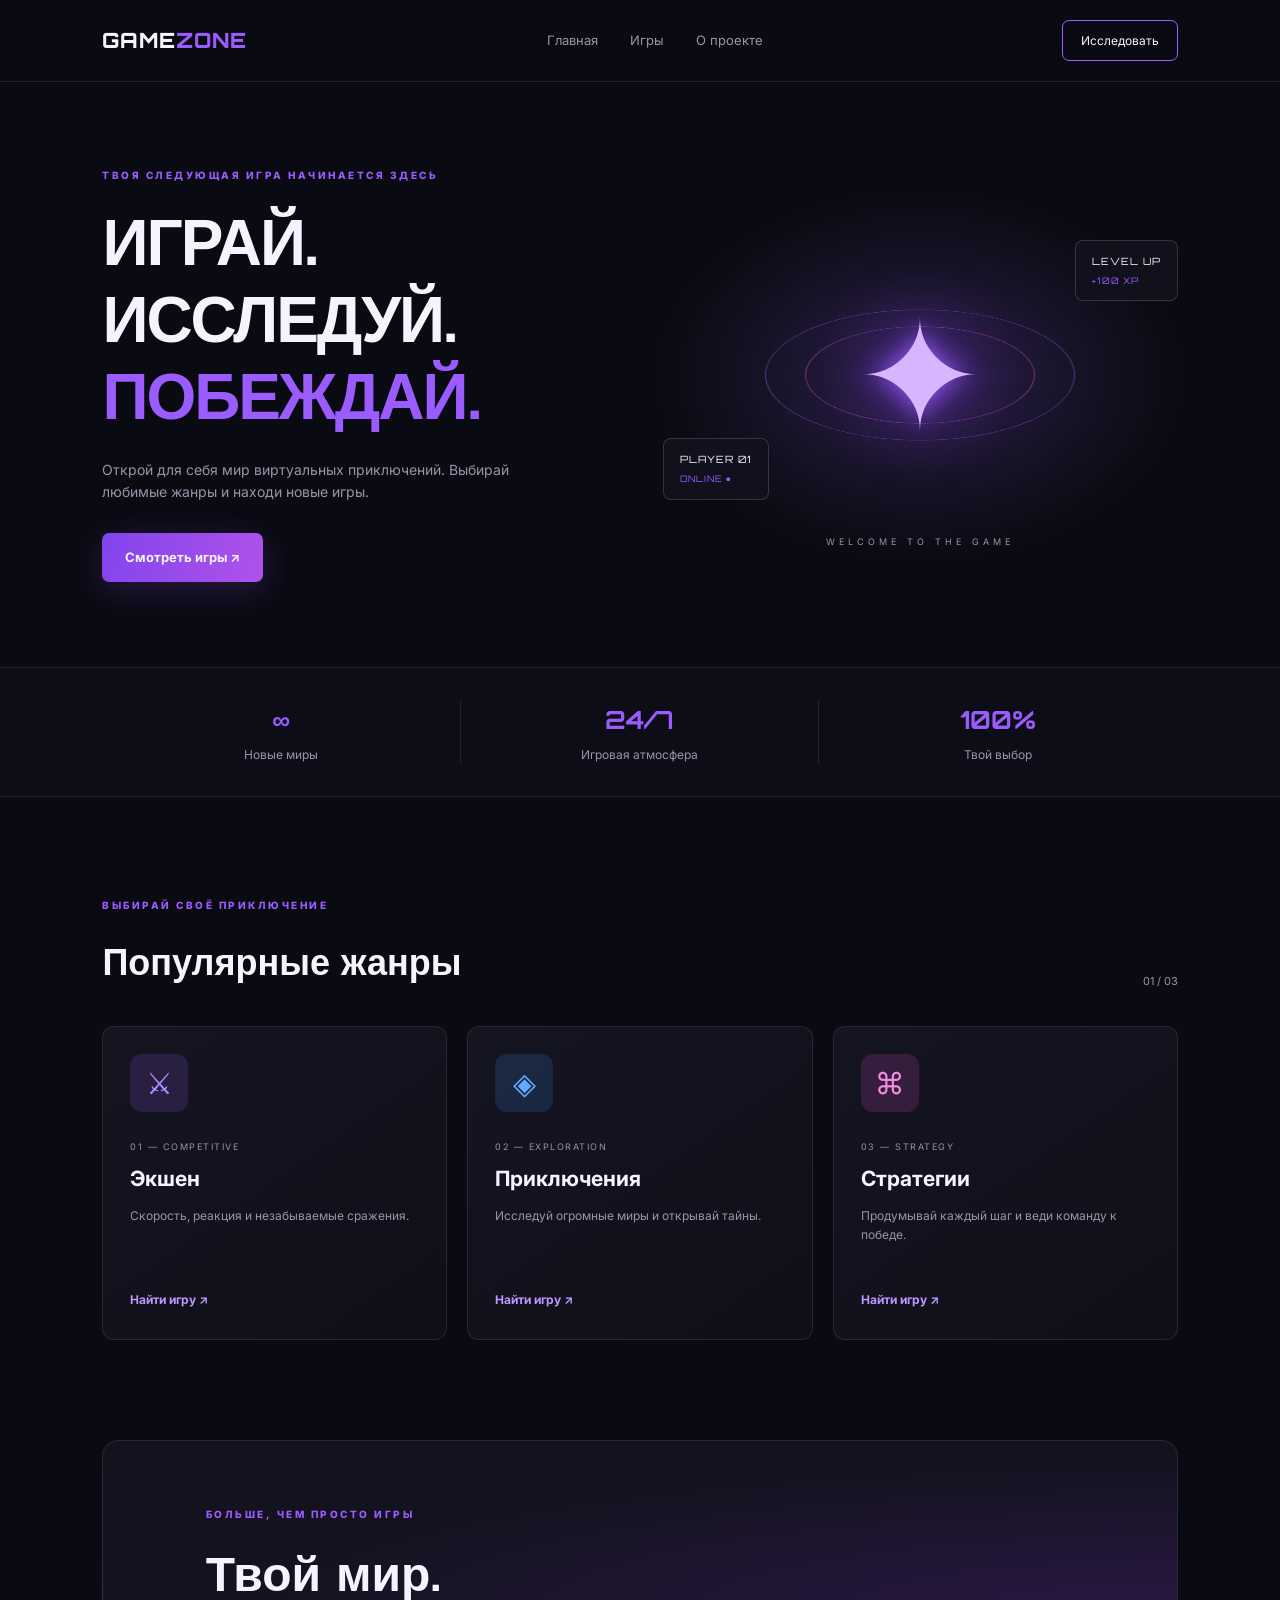
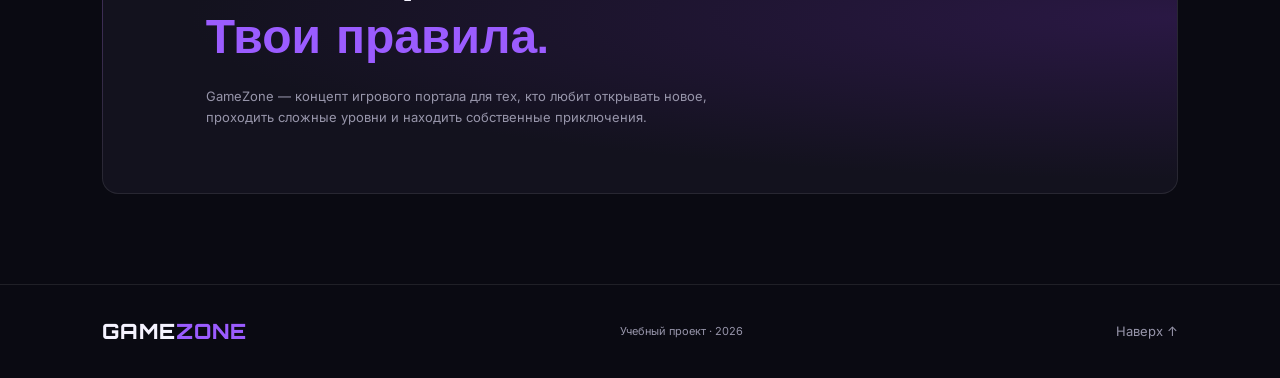
==== index.html @ 191cc1ba "Rename page to index" ====
<!DOCTYPE html>
<html lang="ru">
<head>
    <meta charset="UTF-8">
    <meta name="viewport" content="width=device-width, initial-scale=1.0">
    <title>GameZone — мир игр</title>
    <link rel="stylesheet" href="page.css">
</head>
<body>

    <header class="header">
        <a href="#" class="logo">GAME<span>ZONE</span></a>

        <nav class="navigation">
            <a href="#home">Главная</a>
            <a href="#games">Игры</a>
            <a href="#about">О проекте</a>
        </nav>

        <a href="#games" class="header-button">Исследовать</a>
    </header>

    <main>
        <section class="hero" id="home">
            <div class="hero-content">
                <p class="eyebrow">ТВОЯ СЛЕДУЮЩАЯ ИГРА НАЧИНАЕТСЯ ЗДЕСЬ</p>

                <h1>ИГРАЙ.<br>ИССЛЕДУЙ.<br><span>ПОБЕЖДАЙ.</span></h1>

                <p class="hero-description">
                    Открой для себя мир виртуальных приключений.
                    Выбирай любимые жанры и находи новые игры.
                </p>

                <a href="#games" class="main-button">Смотреть игры ↗</a>
            </div>

            <div class="hero-art">
                <div class="orbit orbit-one"></div>
                <div class="orbit orbit-two"></div>
                <div class="game-symbol">✦</div>
                <div class="floating-card card-one">LEVEL UP <span>+100 XP</span></div>
                <div class="floating-card card-two">PLAYER 01 <span>ONLINE ●</span></div>
                <div class="art-caption">WELCOME TO THE GAME</div>
            </div>
        </section>

        <section class="stats">
            <div class="stat">
                <strong>∞</strong>
                <span>Новые миры</span>
            </div>
            <div class="stat">
                <strong>24/7</strong>
                <span>Игровая атмосфера</span>
            </div>
            <div class="stat">
                <strong>100%</strong>
                <span>Твой выбор</span>
            </div>
        </section>

        <section class="games-section" id="games">
            <div class="section-heading">
                <div>
                    <p class="eyebrow">ВЫБИРАЙ СВОЁ ПРИКЛЮЧЕНИЕ</p>
                    <h2>Популярные жанры</h2>
                </div>
                <span class="section-number">01 / 03</span>
            </div>

            <div class="games-grid">
                <article class="game-card">
                    <div class="game-icon purple">⚔</div>
                    <p class="game-tag">01 — COMPETITIVE</p>
                    <h3>Экшен</h3>
                    <p>Скорость, реакция и незабываемые сражения.</p>
                    <a href="https://store.steampowered.com/" target="_blank" rel="noopener noreferrer">Найти игру ↗</a>
                </article>

                <article class="game-card">
                    <div class="game-icon blue">◈</div>
                    <p class="game-tag">02 — EXPLORATION</p>
                    <h3>Приключения</h3>
                    <p>Исследуй огромные миры и открывай тайны.</p>
                    <a href="https://store.steampowered.com/" target="_blank" rel="noopener noreferrer">Найти игру ↗</a>
                </article>

                <article class="game-card">
                    <div class="game-icon pink">⌘</div>
                    <p class="game-tag">03 — STRATEGY</p>
                    <h3>Стратегии</h3>
                    <p>Продумывай каждый шаг и веди команду к победе.</p>
                    <a href="https://store.steampowered.com/" target="_blank" rel="noopener noreferrer">Найти игру ↗</a>
                </article>
            </div>
        </section>

        <section class="about-section" id="about">
            <p class="eyebrow">БОЛЬШЕ, ЧЕМ ПРОСТО ИГРЫ</p>
            <h2>Твой мир.<br><span>Твои правила.</span></h2>
            <p>
                GameZone — концепт игрового портала для тех,
                кто любит открывать новое, проходить сложные уровни
                и находить собственные приключения.
            </p>
        </section>
    </main>

    <footer class="footer">
        <a href="#home" class="logo">GAME<span>ZONE</span></a>
        <p>Учебный проект · 2026</p>
        <a href="#home">Наверх ↑</a>
    </footer>

</body>
</html>
---- page.css ----
@import url('https://fonts.googleapis.com/css2?family=Orbitron:wght@400;500;600;700;800&family=Inter:wght@400;500;600;700;800&display=swap');

:root {
    --background: #0a0a12;
    --surface: #12121f;
    --purple: #9b5cff;
    --pink: #f05bdb;
    --text: #f5f3ff;
    --muted: #9795aa;
    --border: rgba(255, 255, 255, 0.09);
}

* {
    margin: 0;
    padding: 0;
    box-sizing: border-box;
    scroll-behavior: smooth;
}

body {
    background: var(--background);
    color: var(--text);
    font-family: 'Inter', sans-serif;
    line-height: 1.6;
}

a {
    color: inherit;
    text-decoration: none;
}

.header {
    width: 100%;
    min-height: 82px;
    padding: 20px 8%;
    display: flex;
    align-items: center;
    justify-content: space-between;
    gap: 25px;
    border-bottom: 1px solid var(--border);
}

.logo {
    font-family: 'Orbitron', sans-serif;
    font-size: 21px;
    font-weight: 800;
    letter-spacing: 1px;
}

.logo span,
.hero h1 span,
.about-section h2 span {
    color: var(--purple);
}

.navigation {
    display: flex;
    gap: 32px;
}

.navigation a,
.footer > a:last-child {
    color: var(--muted);
    font-size: 13px;
    transition: color 0.25s;
}

.navigation a:hover,
.footer > a:last-child:hover {
    color: var(--purple);
}

.header-button {
    border: 1px solid var(--purple);
    padding: 10px 18px;
    border-radius: 7px;
    font-size: 12px;
    transition: background 0.25s;
}

.header-button:hover {
    background: var(--purple);
}

.hero {
    min-height: 570px;
    padding: 85px 8%;
    display: grid;
    grid-template-columns: 1fr 1fr;
    align-items: center;
    gap: 45px;
    overflow: hidden;
}

.eyebrow {
    color: var(--purple);
    font-size: 10px;
    font-weight: 800;
    letter-spacing: 2.5px;
    margin-bottom: 20px;
}

.hero h1 {
    font-family: 'Orbitron', sans-serif;
    font-size: clamp(38px, 5vw, 65px);
    line-height: 1.2;
    letter-spacing: -2px;
}

.hero-description {
    max-width: 420px;
    margin: 25px 0 30px;
    color: var(--muted);
    font-size: 14px;
}

.main-button {
    display: inline-block;
    padding: 14px 23px;
    border-radius: 7px;
    background: linear-gradient(110deg, #8144ed, #b052e9);
    font-size: 13px;
    font-weight: 700;
    box-shadow: 0 8px 35px rgba(155, 92, 255, 0.2);
    transition: transform 0.25s, box-shadow 0.25s;
}

.main-button:hover {
    transform: translateY(-3px);
    box-shadow: 0 10px 40px rgba(155, 92, 255, 0.4);
}

.hero-art {
    min-height: 360px;
    position: relative;
    display: flex;
    align-items: center;
    justify-content: center;
    background: radial-gradient(ellipse, #302052 0%, #161326 43%, transparent 72%);
}

.orbit {
    position: absolute;
    width: 260px;
    height: 260px;
    border: 1px solid rgba(155, 92, 255, 0.5);
    border-radius: 50%;
    transform: rotateX(65deg) rotate(-25deg);
}

.orbit-one {
    width: 310px;
    height: 310px;
    animation: rotate 18s linear infinite;
}

.orbit-two {
    width: 230px;
    height: 230px;
    border-color: rgba(240, 91, 219, 0.5);
    transform: rotateX(65deg) rotate(35deg);
    animation: rotate 14s linear infinite reverse;
}

.game-symbol {
    font-size: 150px;
    line-height: 1;
    color: #d8b5ff;
    text-shadow: 0 0 25px #9b5cff, 0 0 75px #813cf0;
    animation: float 4s ease-in-out infinite;
}

.floating-card {
    position: absolute;
    padding: 12px 16px;
    border: 1px solid rgba(255, 255, 255, 0.15);
    background: rgba(18, 18, 31, 0.9);
    backdrop-filter: blur(12px);
    border-radius: 8px;
    font-family: 'Orbitron', sans-serif;
    font-size: 10px;
    letter-spacing: 1px;
}

.floating-card span {
    display: block;
    margin-top: 5px;
    color: var(--purple);
    font-size: 9px;
}

.card-one {
    top: 45px;
    right: 0;
}

.card-two {
    bottom: 55px;
    left: 0;
}

.art-caption {
    position: absolute;
    bottom: 5px;
    font-size: 9px;
    letter-spacing: 4px;
    color: var(--muted);
}

.stats {
    display: grid;
    grid-template-columns: repeat(3, 1fr);
    padding: 32px 8%;
    border-top: 1px solid var(--border);
    border-bottom: 1px solid var(--border);
    background: #0d0d17;
}

.stat {
    display: flex;
    flex-direction: column;
    align-items: center;
    gap: 5px;
    border-right: 1px solid var(--border);
}

.stat:last-child {
    border-right: none;
}

.stat strong {
    font-family: 'Orbitron', sans-serif;
    font-size: 25px;
    color: var(--purple);
}

.stat span {
    color: var(--muted);
    font-size: 12px;
}

.games-section {
    padding: 100px 8%;
}

.section-heading {
    display: flex;
    justify-content: space-between;
    align-items: end;
    margin-bottom: 35px;
}

.section-heading h2 {
    font-family: 'Orbitron', sans-serif;
    font-size: clamp(25px, 3vw, 36px);
}

.section-number {
    color: var(--muted);
    font-size: 11px;
}

.games-grid {
    display: grid;
    grid-template-columns: repeat(3, 1fr);
    gap: 20px;
}

.game-card {
    padding: 27px;
    border: 1px solid var(--border);
    background: linear-gradient(145deg, #151522, #0f0f19);
    border-radius: 12px;
    transition: transform 0.3s, border-color 0.3s;
}

.game-card:hover {
    transform: translateY(-7px);
    border-color: var(--purple);
}

.game-icon {
    width: 58px;
    height: 58px;
    display: flex;
    align-items: center;
    justify-content: center;
    border-radius: 12px;
    font-size: 30px;
    margin-bottom: 28px;
}

.purple {
    background: rgba(155, 92, 255, 0.15);
    color: #b78bff;
}

.blue {
    background: rgba(63, 151, 255, 0.15);
    color: #62aaff;
}

.pink {
    background: rgba(240, 91, 219, 0.15);
    color: #f38bdf;
}

.game-tag {
    color: var(--muted);
    font-size: 9px;
    letter-spacing: 1.5px;
    margin-bottom: 8px;
}

.game-card h3 {
    font-size: 21px;
    margin-bottom: 10px;
}

.game-card > p:not(.game-tag) {
    color: var(--muted);
    font-size: 12px;
    min-height: 60px;
    margin-bottom: 20px;
}

.game-card > a {
    color: #bd96ff;
    font-size: 12px;
    font-weight: 700;
}

.about-section {
    margin: 0 8% 90px;
    padding: 65px 8%;
    border: 1px solid var(--border);
    border-radius: 16px;
    background: radial-gradient(ellipse at right, #2a1844, #13121e 65%);
}

.about-section h2 {
    font-family: 'Orbitron', sans-serif;
    font-size: clamp(30px, 4vw, 48px);
    line-height: 1.3;
    margin-bottom: 20px;
}

.about-section > p:last-child {
    max-width: 530px;
    color: var(--muted);
    font-size: 13px;
}

.footer {
    padding: 30px 8%;
    display: flex;
    justify-content: space-between;
    align-items: center;
    gap: 20px;
    border-top: 1px solid var(--border);
}

.footer p {
    color: var(--muted);
    font-size: 11px;
}

@keyframes float {
    0%, 100% {
        transform: translateY(0);
    }
    50% {
        transform: translateY(-15px);
    }
}

@keyframes rotate {
    from {
        rotate: 0deg;
    }
    to {
        rotate: 360deg;
    }
}

@media (max-width: 800px) {
    .header {
        padding: 20px 5%;
        flex-wrap: wrap;
    }

    .navigation {
        gap: 15px;
    }

    .hero {
        grid-template-columns: 1fr;
        padding: 65px 6%;
        gap: 20px;
    }

    .hero-art {
        min-height: 320px;
    }

    .games-section {
        padding: 70px 6%;
    }

    .games-grid {
        grid-template-columns: 1fr;
    }

    .game-card > p:not(.game-tag) {
        min-height: auto;
    }

    .about-section {
        margin: 0 6% 65px;
        padding: 40px 7%;
    }
}

@media (max-width: 480px) {
    .header {
        justify-content: center;
    }

    .navigation {
        width: 100%;
        justify-content: center;
        order: 3;
    }

    .header-button {
        padding: 8px 12px;
    }

    .hero h1 {
        font-size: 39px;
    }

    .stats {
        padding: 25px 3%;
    }

    .stat strong {
        font-size: 19px;
    }

    .stat span {
        font-size: 10px;
        text-align: center;
    }

    .section-heading {
        align-items: start;
    }

    .section-number {
        display: none;
    }

    .footer {
        flex-wrap: wrap;
        justify-content: center;
    }
}
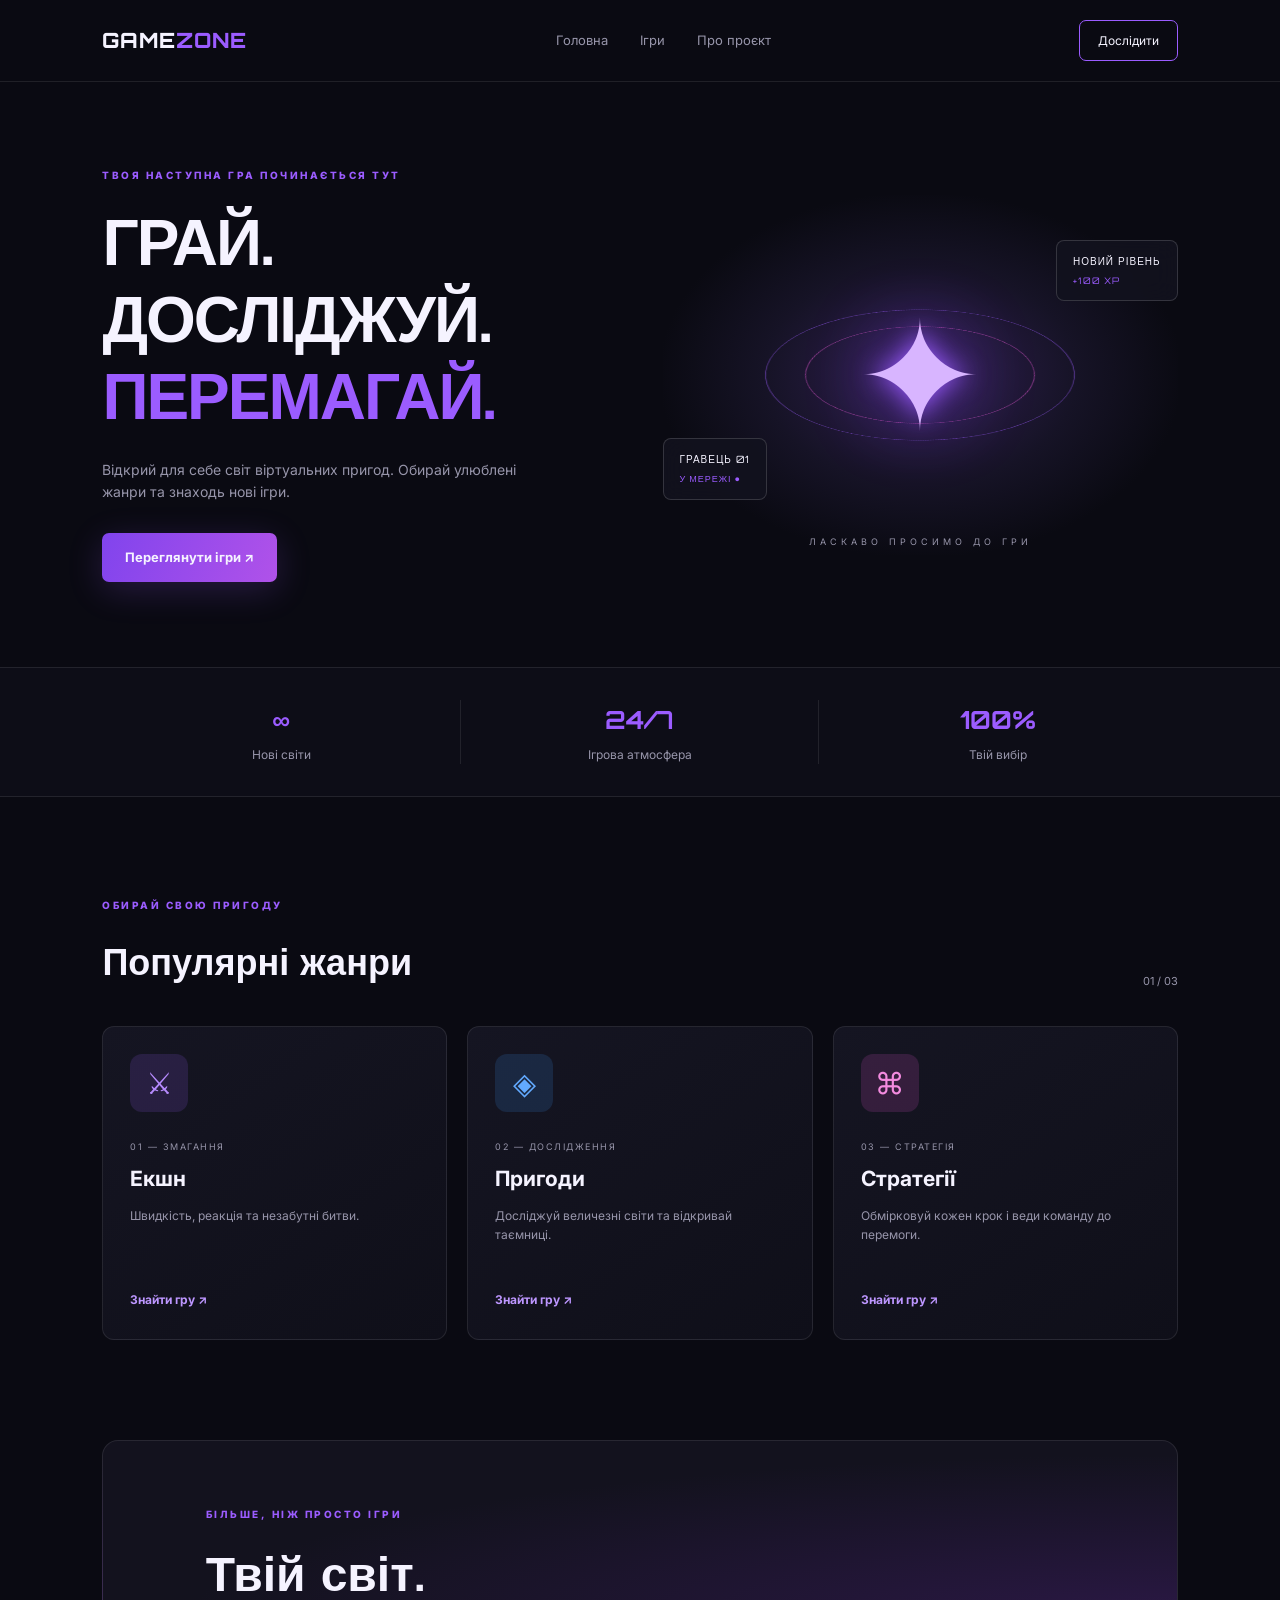
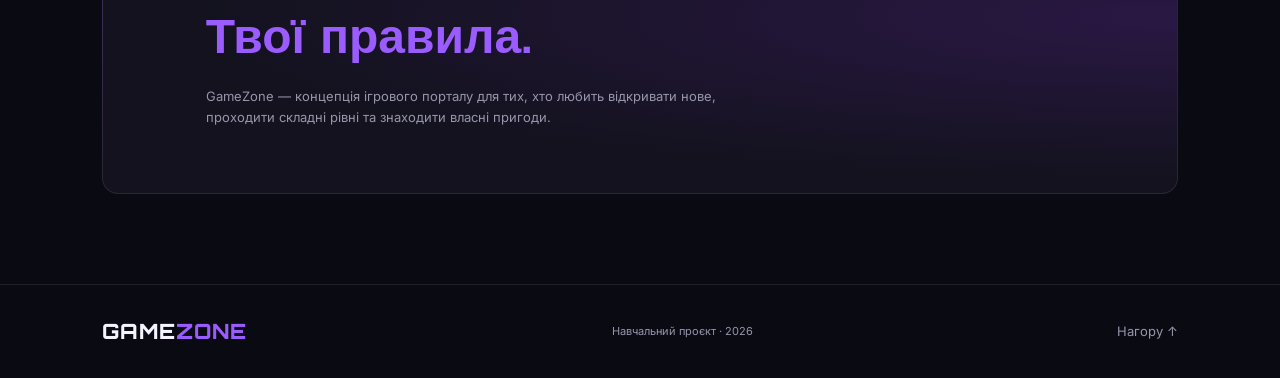
==== commit 97923de5: "Translate website into Ukrainian" ====
--- a/index.html
+++ b/index.html
@@ -1,10 +1,10 @@
 
 <!DOCTYPE html>
-<html lang="ru">
+<html lang="uk">
 <head>
     <meta charset="UTF-8">
     <meta name="viewport" content="width=device-width, initial-scale=1.0">
-    <title>GameZone — мир игр</title>
+    <title>GameZone — світ ігор</title>
     <link rel="stylesheet" href="page.css">
 </head>
 <body>
@@ -13,59 +13,59 @@
         <a href="#" class="logo">GAME<span>ZONE</span></a>
 
         <nav class="navigation">
-            <a href="#home">Главная</a>
-            <a href="#games">Игры</a>
-            <a href="#about">О проекте</a>
+            <a href="#home">Головна</a>
+            <a href="#games">Ігри</a>
+            <a href="#about">Про проєкт</a>
         </nav>
 
-        <a href="#games" class="header-button">Исследовать</a>
+        <a href="#games" class="header-button">Дослідити</a>
     </header>
 
     <main>
         <section class="hero" id="home">
             <div class="hero-content">
-                <p class="eyebrow">ТВОЯ СЛЕДУЮЩАЯ ИГРА НАЧИНАЕТСЯ ЗДЕСЬ</p>
+                <p class="eyebrow">ТВОЯ НАСТУПНА ГРА ПОЧИНАЄТЬСЯ ТУТ</p>
 
-                <h1>ИГРАЙ.<br>ИССЛЕДУЙ.<br><span>ПОБЕЖДАЙ.</span></h1>
+                <h1>ГРАЙ.<br>ДОСЛІДЖУЙ.<br><span>ПЕРЕМАГАЙ.</span></h1>
 
                 <p class="hero-description">
-                    Открой для себя мир виртуальных приключений.
-                    Выбирай любимые жанры и находи новые игры.
+                    Відкрий для себе світ віртуальних пригод.
+                    Обирай улюблені жанри та знаходь нові ігри.
                 </p>
 
-                <a href="#games" class="main-button">Смотреть игры ↗</a>
+                <a href="#games" class="main-button">Переглянути ігри ↗</a>
             </div>
 
             <div class="hero-art">
                 <div class="orbit orbit-one"></div>
                 <div class="orbit orbit-two"></div>
                 <div class="game-symbol">✦</div>
-                <div class="floating-card card-one">LEVEL UP <span>+100 XP</span></div>
-                <div class="floating-card card-two">PLAYER 01 <span>ONLINE ●</span></div>
-                <div class="art-caption">WELCOME TO THE GAME</div>
+                <div class="floating-card card-one">НОВИЙ РІВЕНЬ <span>+100 XP</span></div>
+                <div class="floating-card card-two">ГРАВЕЦЬ 01 <span>У МЕРЕЖІ ●</span></div>
+                <div class="art-caption">ЛАСКАВО ПРОСИМО ДО ГРИ</div>
             </div>
         </section>
 
         <section class="stats">
             <div class="stat">
                 <strong>∞</strong>
-                <span>Новые миры</span>
+                <span>Нові світи</span>
             </div>
             <div class="stat">
                 <strong>24/7</strong>
-                <span>Игровая атмосфера</span>
+                <span>Ігрова атмосфера</span>
             </div>
             <div class="stat">
                 <strong>100%</strong>
-                <span>Твой выбор</span>
+                <span>Твій вибір</span>
             </div>
         </section>
 
         <section class="games-section" id="games">
             <div class="section-heading">
                 <div>
-                    <p class="eyebrow">ВЫБИРАЙ СВОЁ ПРИКЛЮЧЕНИЕ</p>
-                    <h2>Популярные жанры</h2>
+                    <p class="eyebrow">ОБИРАЙ СВОЮ ПРИГОДУ</p>
+                    <h2>Популярні жанри</h2>
                 </div>
                 <span class="section-number">01 / 03</span>
             </div>
@@ -73,45 +73,45 @@
             <div class="games-grid">
                 <article class="game-card">
                     <div class="game-icon purple">⚔</div>
-                    <p class="game-tag">01 — COMPETITIVE</p>
-                    <h3>Экшен</h3>
-                    <p>Скорость, реакция и незабываемые сражения.</p>
-                    <a href="https://store.steampowered.com/" target="_blank" rel="noopener noreferrer">Найти игру ↗</a>
+                    <p class="game-tag">01 — ЗМАГАННЯ</p>
+                    <h3>Екшн</h3>
+                    <p>Швидкість, реакція та незабутні битви.</p>
+                    <a href="https://store.steampowered.com/" target="_blank" rel="noopener noreferrer">Знайти гру ↗</a>
                 </article>
 
                 <article class="game-card">
                     <div class="game-icon blue">◈</div>
-                    <p class="game-tag">02 — EXPLORATION</p>
-                    <h3>Приключения</h3>
-                    <p>Исследуй огромные миры и открывай тайны.</p>
-                    <a href="https://store.steampowered.com/" target="_blank" rel="noopener noreferrer">Найти игру ↗</a>
+                    <p class="game-tag">02 — ДОСЛІДЖЕННЯ</p>
+                    <h3>Пригоди</h3>
+                    <p>Досліджуй величезні світи та відкривай таємниці.</p>
+                    <a href="https://store.steampowered.com/" target="_blank" rel="noopener noreferrer">Знайти гру ↗</a>
                 </article>
 
                 <article class="game-card">
                     <div class="game-icon pink">⌘</div>
-                    <p class="game-tag">03 — STRATEGY</p>
-                    <h3>Стратегии</h3>
-                    <p>Продумывай каждый шаг и веди команду к победе.</p>
-                    <a href="https://store.steampowered.com/" target="_blank" rel="noopener noreferrer">Найти игру ↗</a>
+                    <p class="game-tag">03 — СТРАТЕГІЯ</p>
+                    <h3>Стратегії</h3>
+                    <p>Обмірковуй кожен крок і веди команду до перемоги.</p>
+                    <a href="https://store.steampowered.com/" target="_blank" rel="noopener noreferrer">Знайти гру ↗</a>
                 </article>
             </div>
         </section>
 
         <section class="about-section" id="about">
-            <p class="eyebrow">БОЛЬШЕ, ЧЕМ ПРОСТО ИГРЫ</p>
-            <h2>Твой мир.<br><span>Твои правила.</span></h2>
+            <p class="eyebrow">БІЛЬШЕ, НІЖ ПРОСТО ІГРИ</p>
+            <h2>Твій світ.<br><span>Твої правила.</span></h2>
             <p>
-                GameZone — концепт игрового портала для тех,
-                кто любит открывать новое, проходить сложные уровни
-                и находить собственные приключения.
+                GameZone — концепція ігрового порталу для тих,
+                хто любить відкривати нове, проходити складні рівні
+                та знаходити власні пригоди.
             </p>
         </section>
     </main>
 
     <footer class="footer">
         <a href="#home" class="logo">GAME<span>ZONE</span></a>
-        <p>Учебный проект · 2026</p>
-        <a href="#home">Наверх ↑</a>
+        <p>Навчальний проєкт · 2026</p>
+        <a href="#home">Нагору ↑</a>
     </footer>
 
 </body>
